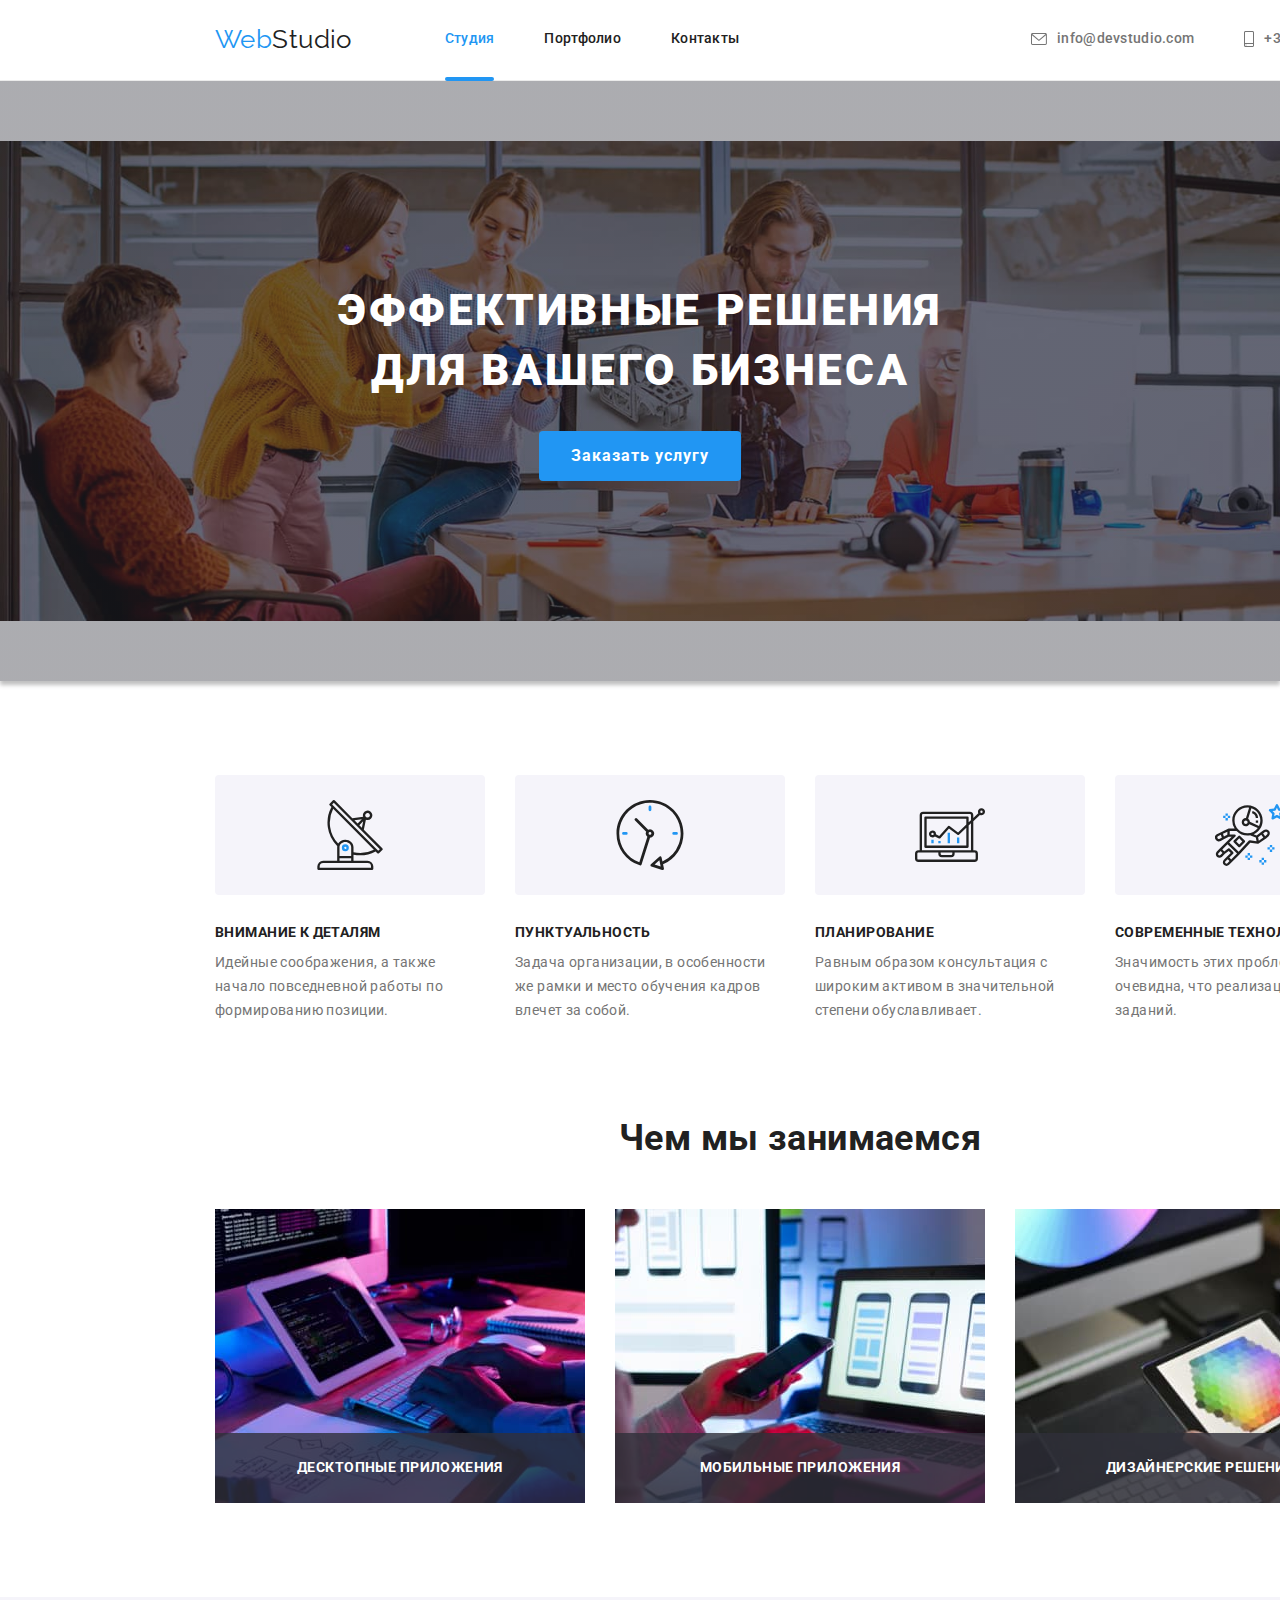
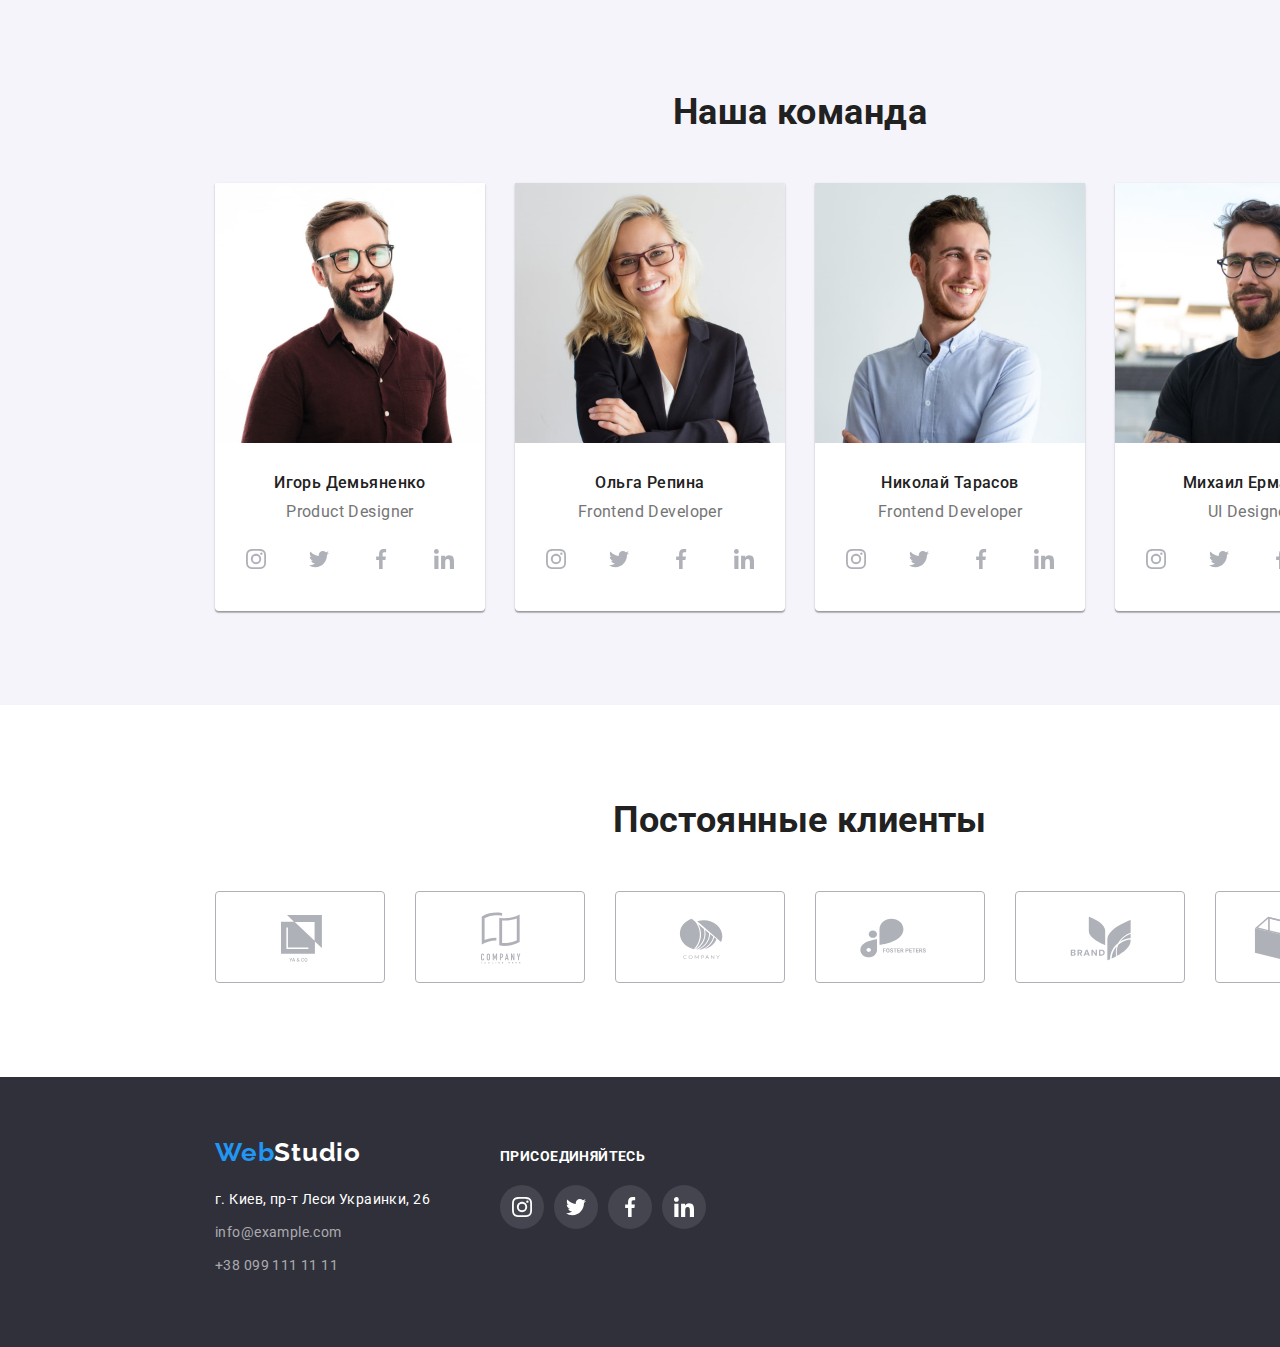
==== index.html @ 6b15dffc "4" ====
<!DOCTYPE html>
<html lang="ru">
<head>
    <meta charset="UTF-8">
    <meta http-equiv="X-UA-Compatible" content="IE=edge">
    <meta name="viewport" content="width=device-width, initial-scale=1.0">
    <title>Document</title>
    <link href="https://fonts.googleapis.com/css2?family=Raleway:wght@700&family=Roboto:wght@400;500;700;900&display=swap"
        rel="stylesheet">
    <link rel="stylesheet" href="https://cdnjs.cloudflare.com/ajax/libs/modern-normalize/1.1.0/modern-normalize.min.css">
    <link rel="stylesheet" href="./css/styles.css">
</head>

<body>

    <!-- Заголовок сайту -->
    
    <header class="nav">
        <div class="container">
            <nav class="main-nav">
                <a href="" class="logo-studio"><span class="logo-web">Web</span>Studio</a>
                <ul class="header-nav">
                    <li class="item">  
                        <a href="" class="link current">Студия</a>                       
                    </li>
                    <li class="item">
                        <a href="./portfolio.html">Портфолио</a>
                    </li>
                    <li class="item">
                        <a href="">Контакты</a>
                    </li>
                    
                </ul>
                <ul class="header-contacts">
                    <li class="item">
                        <a href="mailto:info@devstudio.com" class="header-nav-mail">
                            <svg width="16" height="12" class="icon-header">
                                <use href="./image/sprite.svg#icon-envelope"></use>
                            </svg>
                            info@devstudio.com
                        </a>
                    </li>
                    <li class="item">
                        <a href="tel:+380961111111" class="header-nav-tel">
                            <svg width="10" height="16" class="icon-header">
                                <use href="./image/sprite.svg#icon-smartphone"></use>
                            </svg>                                     
                            +38 096 111 11 11
                        </a>
                    </li>
                </ul>
            </nav>  
        </div>

    </header>
    
    <!-- Герой -->

    
    <main>
        <section class="section-overlay">
            <div class="container hero">
                <h1 class="hero-title">Эффективные решения <br> для вашего бизнеса</h1>
                <button class="button" data-modal-open>Заказать услугу</button>
            </div>
        </section>
        
        <section class="section-exception">
            <div class="container">
                <ul class="text-item">
                    <li class="item">
                        <div class="box-icon">
                            <svg class="icon" width="70" height="70">
                                <use href="./image/sprite.svg#icon-antenna"></use>
                            </svg>
                        </div>
                        <h3 class="title-text">Внимание к деталям</h3>
                        <p class="subtitle-text">Идейные соображения, а также начало повседневной работы по формированию позиции.</p>
                    </li>
                    <li class="item">
                        <div class="box-icon">
                            <svg class="icon" width="70" height="70">
                                <use href="./image/sprite.svg#icon-clock"></use>
                            </svg>
                        </div>
                        <h3 class="title-text">Пунктуальность</h3>
                        <p class="subtitle-text">Задача организации, в особенности же рамки и место обучения кадров влечет за собой.</p>
                    </li>
                    <li class="item">
                        <div class="box-icon">
                            <svg class="icon" width="70" height="70">
                                <use href="./image/sprite.svg#icon-diagram"></use>
                            </svg>
                        </div>
                        <h3 class="title-text">Планирование</h3>
                        <p class="subtitle-text">Равным образом консультация с широким активом в значительной степени обуславливает.</p>
                    </li>
                    <li class="item">
                        <div class="box-icon">
                            <svg class="icon" width="70" height="70">
                                <use href="./image/sprite.svg#icon-astronaut"></use>
                            </svg>
                        </div>
                        <h3 class="title-text">Современные технологии</h3>
                        <p class="subtitle-text">Значимость этих проблем настолько очевидна, что реализация плановых заданий.</p>
                    </li>
                </ul>
            </div>
        </section>
        
        <section class="section">
            <div class="container">
                <h2 class="section-title">Чем мы занимаемся</h2>
                <div>
                    <ul class="section-item">
                        
                        <li>    
                            <div class="image-position">                           
                                <img src="./image/box1(1).jpg" alt="Людина з ноутом" width="370">
                                <div class="thumb-position">
                                    <p class="title-position">Десктопные приложения</p>
                                </div>
                            </div>                      
                                                                                                           
                        </li>
                        
                        <li>
                            <div class="image-position">
                                <img src="./image/box2.jpg" alt="Людина з телефоном" width="370">
                                <div class="thumb-position">
                                    <p class="title-position">Мобильные приложения</p>
                                </div>
                            </div>
                                                      
                            
                            
                        </li>

                        <li>
                            <div class="image-position">
                                <img src="./image/img(1).jpg" alt="Людина з планшетом" width="370">
                                <div class="thumb-position">
                                    <p class="title-position">Дизайнерские решения</p>
                                </div>
                            </div>
                            
                            
                        </li>

                    </ul>
                </div>
                
            </div>
        </section>
        
        <section class="section-team">
            <div class="container">
                <h2 class="section-title">Наша команда</h2>
                <ul class="team-item">
                    <li class="item">
                        <img src="./image/1.jpg" alt="Игорь" width="270">
                        <h3 class="title-name">Игорь Демьяненко</h3>
                        <p class="subtitle-specialty">Product Designer</p>
                        <ul class="social-links">
                            <li>
                                <a href="" class="link">
                                    <svg width="20" height="20" class="icon">
                                        <use href="./image/sprite.svg#icon-instagram"></use>
                                    </svg>
                                </a>
                            </li>
                            <li>
                                <a href="" class="link">
                                    <svg width="20" height="20" class="icon">
                                        <use href="./image/sprite.svg#icon-twitter"></use>
                                    </svg>
                                </a>
                            </li>
                            <li>
                                <a href="" class="link">
                                    <svg width="20" height="20" class="icon">
                                        <use href="./image/sprite.svg#icon-facebook"></use>
                                    </svg>
                                </a>
                            </li>
                            <li>
                                <a href="" class="link">
                                    <svg width="20" height="20" class="icon">
                                        <use href="./image/sprite.svg#icon-linkedin"></use>
                                    </svg>
                                </a>
                            </li>
                        </ul>

                    </li>

                    <li class="item">
                        <img src="./image/2.jpg" alt="Ольга" width="270">
                        <h3 class="title-name">Ольга Репина</h3>
                        <p class="subtitle-specialty">Frontend Developer</p>
                        <ul class="social-links">
                            <li>
                                <a href="" class="link">
                                    <svg width="20" height="20" class="icon">
                                        <use href="./image/sprite.svg#icon-instagram"></use>
                                    </svg>
                                </a>
                            </li>
                            <li>
                                <a href="" class="link">
                                    <svg width="20" height="20" class="icon">
                                        <use href="./image/sprite.svg#icon-twitter"></use>
                                    </svg>
                                </a>
                            </li>
                            <li>
                                <a href="" class="link">
                                    <svg width="20" height="20" class="icon">
                                        <use href="./image/sprite.svg#icon-facebook"></use>
                                    </svg>
                                </a>
                            </li>
                            <li>
                                <a href="" class="link">
                                    <svg width="20" height="20" class="icon">
                                        <use href="./image/sprite.svg#icon-linkedin"></use>
                                    </svg>
                                </a>
                            </li>
                        </ul>
                        
                    </li>
            
                    <li class="item">
                        <img src="./image/3.jpg" alt="Николай" width="270">
                        <h3 class="title-name">Николай Тарасов</h3>
                        <p class="subtitle-specialty">Frontend Developer</p>
                        <ul class="social-links">
                            <li>
                                <a href="" class="link">
                                    <svg width="20" height="20" class="icon">
                                        <use href="./image/sprite.svg#icon-instagram"></use>
                                    </svg>
                                </a>
                            </li>
                            <li>
                                <a href="" class="link">
                                    <svg width="20" height="20" class="icon">
                                        <use href="./image/sprite.svg#icon-twitter"></use>
                                    </svg>
                                </a>
                            </li>
                            <li>
                                <a href="" class="link">
                                    <svg width="20" height="20" class="icon">
                                        <use href="./image/sprite.svg#icon-facebook"></use>
                                    </svg>
                                </a>
                            </li>
                            <li>
                                <a href="" class="link">
                                    <svg width="20" height="20" class="icon">
                                        <use href="./image/sprite.svg#icon-linkedin"></use>
                                    </svg>
                                </a>
                            </li>
                        </ul>
                        
                    </li>
                
                    <li class="item">
                        <img src="./image/4.jpg" alt="Михаил" width="270">
                        <h3 class="title-name">Михаил Ермаков</h3>
                        <p class="subtitle-specialty">UI Designer</p>
                         <ul class="social-links">
                            <li>
                                <a href="" class="link">
                                    <svg width="20" height="20" class="icon">
                                        <use href="./image/sprite.svg#icon-instagram"></use>
                                    </svg>
                                </a>
                            </li>
                            <li>
                                <a href="" class="link">
                                    <svg width="20" height="20" class="icon">
                                        <use href="./image/sprite.svg#icon-twitter"></use>
                                    </svg>
                                </a>
                            </li>
                            <li>
                                <a href="" class="link">
                                    <svg width="20" height="20" class="icon">
                                        <use href="./image/sprite.svg#icon-facebook"></use>
                                    </svg>
                                </a>
                            </li>
                            <li>
                                <a href="" class="link">
                                    <svg width="20" height="20" class="icon">
                                        <use href="./image/sprite.svg#icon-linkedin"></use>
                                    </svg>
                                </a>
                            </li>
                        </ul>
                        
                    </li>
                </ul>
            </div>
        </section>
        

        <section class="section">
            <div class="container">
                <h2 class="section-title">Постоянные клиенты</h2>
                <ul class="svg-list">
                    <li class="item">
                        <div class="section-icon">
                            <a href="" class="link">
                                <svg class="icon-group" width="41" height="47">
                                    <use href="./image/sprite.svg#icon-group1"></use>
                                </svg>
                            </a>
                        </div>                      
                    </li>
                    <li class="item">
                        <div class="section-icon">
                            <a href="" class="link">
                                <svg class="icon-group" width="40" height="52">
                                    <use href="./image/sprite.svg#icon-group2"></use>
                                </svg>
                            </a>
                        </div>                     
                    </li>
                    <li class="item">
                        <div class="section-icon">
                            <a href="" class="link">
                                <svg class="icon-group" width="44" height="41">
                                    <use href="./image/sprite.svg#icon-group3"></use>
                                </svg>
                            </a>
                        </div>
                       
                    </li>
                    <li class="item">
                        <div class="section-icon">
                            <a href="" class="link">
                                <svg class="icon-group" width="84" height="40">
                                    <use href="./image/sprite.svg#icon-group4"></use>
                                </svg>
                            </a>
                        </div>
                        
                    </li>
                    <li class="item">
                        <div class="section-icon">
                            <a href="" class="link">
                                <svg class="icon-group" width="62" height="45">
                                    <use href="./image/sprite.svg#icon-group5"></use>
                                </svg>
                            </a>
                        </div>
                        
                    </li>
                    <li class="item">
                        <div class="section-icon">
                            <a href="" class="link">
                                <svg class="icon-group" width="94" height="44">
                                    <use href="./image/sprite.svg#icon-group6"></use>
                                </svg>
                            </a>
                        </div>                      
                    </li>
                </ul>
            </div>
        </section>


    </main>
        
   

    <!-- Футер -->

    <footer class="footer-phone">
        <div class="general-footer">
            <div class="container-footer">
                <a href="" class="logo-studio-white"><span class="logo-web">Web</span>Studio</a>
                <address>
                    <p class="address-block">
                        <span class="city-address">г. Киев, пр-т Леси Украинки, 26</span>
                        <a href="maito:info@example.com" class="link">info@example.com</a>
                        <a href="tel:+380991111111" class="link">+38 099 111 11 11</a>
                    </p>
                </address>
            </div>
            
            <div class="container-join">
                <h3 class="join-title">ПРИСОЕДИНЯЙТЕСЬ</h3>
                <ul class="social-links-join">
                    <li class="item">
                        <a href="" class="link-join">
                            <svg width="20" height="20" class="icon">
                                <use href="./image/sprite.svg#icon-instagram"></use>
                            </svg>
                        </a>
                    </li>
                    <li class="item">
                        <a href="" class="link-join">
                            <svg width="20" height="20" class="icon">
                                <use href="./image/sprite.svg#icon-twitter"></use>
                            </svg>
                        </a>
                    </li>
                    <li class="item">
                        <a href="" class="link-join">
                            <svg width="20" height="20" class="icon">
                                <use href="./image/sprite.svg#icon-facebook"></use>
                            </svg>
                        </a>
                    </li>
                    <li class="item">
                        <a href="" class="link-join">
                            <svg width="20" height="20" class="icon">
                                <use href="./image/sprite.svg#icon-linkedin"></use>
                            </svg>
                        </a>
                    </li>
                </ul>
            </div>
        </div>
    
    </footer>



    <div class="backdrop is-hidden" data-modal>
        <div class="modal">
            
            
            <div class="button-thumb">
                <button class="button-close" data-modal-close>
                    <svg width="11px" height="11px">
                        <use href="./image/sprite.svg#icon-close"></use>
                    </svg>
                </button>
            </div> 
            
            <h3 class="title-form">Оставьте свои данные, мы вам перезвоним</h3>

            <form class="form js-speaker-form">

                <div class="form-field">
                    <label for="name">Имя</label>
                    <input type="text" name="name" id="name" placeholder="Имя">
                </div>
                
                <div class="form-field">
                    <label for="tel">Телефон</label>
                    <input type="tel" name="tel" id="tel" placeholder="Телефон">
                </div>
                
                <div class="form-field">
                    <label for="mail">Почта</label>
                    <input type="email" name="mail" id="mail" placeholder="Почта">
                </div>
                
                <div class="form-field">
                    <label for="comment">Комментарий</label>
                    <textarea class="comment" name="comment" id="comment" cols="0" rows="5" placeholder="Введите текст"></textarea>
                </div>
                               
                <div class="form-field">
                    <input type="checkbox" name="policy" id="policy">
                    <label for="policy">Соглашаюсь с рассылкой и принимаю Условия договора</label>
                </div>
                
                
                <div class="button-form">
                    <button type="submit">Отправить</button>
                </div>
                


            </form>
        </div>
    </div>

    <script src="./js/modal.js"></script>

    <script>
        (() => {
            document
                .querySelector('.js-speaker-form')
                .addEventListener('submit', e => {
                    e.preventDefault();

                    new FormData(e.currentTarget).forEach((value, name) =>
                        console.log(`${name}: ${value}`),
                    );

                    e.currentTarget.reset();
                });
        })();
    </script>

</body>
</html>
---- css/styles.css ----
:root{
    --primary-text-color:#FFFFFF;
    --title-text-color:#212121;
    --subtitle-text-color:#757575;
    --link-text-color:#2196F3;
    --transition-duration: 250ms;
    --transition-timing-function: cubic-bezier(0.4, 0, 0.2, 1);
}

ul{
    list-style: none;
}

.list {
    padding: 0;
    margin: 0;

    list-style: none;
}

body{
    font-family:'Roboto', sans-serif;
    font-size: 14px;
    line-height: 1.14;
    letter-spacing: 0.03em;

    color: var(--title-text-color);
}

h1,h2,h3,p,ul {
    margin: 0;
    padding: 0;
}


.container {
    width: 1200px;
    margin-left: auto;
    margin-right: auto;
    padding-left: 15px;
    padding-right: 15px;
}

.section {
    width: 1600px;
    margin-left: auto;
    margin-right: auto;
    padding-top: 94px;
    padding-bottom: 94px;
    /* outline: 2px solid tomato; */

}

img {
    display: block;
}

/* Хедер */

.header-nav{
    padding: 0;
    margin: 0;
    display: flex;
    margin-left: 93px;
    
}

.nav{
    width: 1600px;
    margin-left: auto;
    margin-right: auto;
    border-bottom: 1px solid #ECECEC;
    /* outline: 2px solid tomato; */

    background-color: var(--primary-text-color);
}


/* Колір логотипу */

.logo-web, .logo-studio{
    font-family: 'Raleway';
    font-size: 26px;
    line-height: 1.19;
    text-decoration: none;

    color: var(--link-text-color);
}

.logo-studio{
    color: var(--title-text-color);

    transition: color var(--transition-duration) var(--transition-timing-function);
}

.logo-studio:hover{
    color: var(--link-text-color);
}

/* Кольори ссилок хедера */


.main-nav{
    display: flex;
    align-items: center;
    padding-top: 24px;
    padding-bottom: 25px;
    
}

/* .header-nav .item:not(:last-child){
    margin-right: 50px;
} */

.header-nav .item + .item{
    margin-left: 50px;
}

.header-contacts{
    display: flex;
    margin-left: auto;
}

.header-contacts .item + .item{
    margin-left: 50px;
}

.header-nav a{
    text-decoration: none;
    font-weight: 500;
    letter-spacing: 0.02em;

    color: var(--title-text-color);

    transition: color var(--transition-duration) var(--transition-timing-function);
    
}

.header-nav a:hover, 
.header-nav a:focus{
    fill: #2196F3;
    color: var(--link-text-color);
}

.header-nav-mail{
    display: flex;
    align-items: center;
    text-decoration: none;
    font-weight: 500;
    letter-spacing: 0.02em;

    color: var(--subtitle-text-color);

    transition: color var(--transition-duration) var(--transition-timing-function);
}

.header-nav-mail:hover,
.header-nav-mail:focus {
    color: var(--link-text-color);
}


.header-nav-tel{
    display: flex;
    align-items: center;
    text-decoration: none;
    font-weight: 500;
    letter-spacing: 0.02em;

    color: var(--subtitle-text-color);

    transition: color var(--transition-duration) var(--transition-timing-function);
}

.header-nav-tel:hover,
.header-nav-tel:focus {
    color: var(--link-text-color);
}


.icon-header{
    fill: var(--subtitle-text-color);
    align-items: center;
    margin-right: 10px;

    transition: fill var(--transition-duration) var(--transition-timing-function);
}

/* .icon-header:hover{
    fill: var(--link-text-color);
} */

.header-nav-mail:hover .icon-header{
    fill: var(--link-text-color);
}

.header-nav-tel:hover .icon-header {
    fill: var(--link-text-color);
}


.header-nav .link.current{
    color: var(--link-text-color); 
   
}



.item{
    position: relative;
}


.current::after {
    content: "";
    display: flex;
    position: absolute;
    width: 100%;
    height: 4px;
    top: 46px;
    
    background: #2196F3;
    border-radius: 2px;

}




/* Герой */

.section-overlay{
    max-width: 1600px;
    height: 600px;
    margin-left: auto;
    margin-right: auto;
    padding-top: 200px;
    /* outline: 2px tomato solid; */

    background-image: linear-gradient( rgba(47, 48, 58, 0.4), rgba(47, 48, 58, 0.4)),
    url(../image/Img.jpg);

    background-size: contain;
    background-repeat: no-repeat;
    background-position: center;
    /* border: 1px solid #000000; */
    box-shadow: 0px 4px 4px rgba(0, 0, 0, 0.25);
}

.section-exception {
    width: 1600px;
    margin-left: auto;
    margin-right: auto;
    padding-top: 94px;
    /* outline: 2px solid tomato; */
}

.section-title{
    margin-bottom: 50px;

    font-weight: 700;
    font-size: 36px;
    line-height: 1.17;
    text-align: center;
}

.section-item{
    display: flex;
    justify-content:space-between;
}

.title-text{
    margin-bottom: 10px;

    font-size: 14px;
    font-weight: 700;
    text-transform: uppercase;
    
}

.subtitle-text{
    line-height: 1.71;    

    color: var(--subtitle-text-color);
}

.title-name{
    margin-bottom: 10px;
    margin-top: 30px;

    font-weight: 500;
    font-size: 16px;
    line-height: 1.19;
    text-align: center;
    
}

.text-item {
    display: flex;
    justify-content: space-between;

}

.text-item .item{
    display: block;
    max-width: 270px;
}

.item .box-icon{
    width: 270px;
    height: 120px;
    background-color: #F5F4FA;
    border-radius: 4px;
    margin-bottom: 30px;
}


.box-icon{
    display: flex;
    justify-content: center;
    align-items: center;
}

/* .icon-antenna::before{
    background-image: url(../image/antenna\ 1.svg);
} */

/* .icon-clock::before{
    background-image: url(../image/clock\ 1.svg);
} */

/* .icon-diagram::before{
    background-image: url(../image/diagram\ 1.svg);
} */

/* .icon-astronaut::before{
    background-image: url(../image/astronaut\ 1.svg);
} */

/* .text-item .item {
    max-width: 270px;

} */


.image-position {
    position: relative;

}

.thumb-position {
    position: absolute;

    display: flex;
    justify-content: center;
    align-items: center;
    width: 370px;
    height: 70px;
    background: rgba(47, 48, 58, 0.8);
    bottom: 0;

}

.title-position{
    
    font-family: 'Roboto';
    font-style: normal;
    font-weight: 700;
    font-size: 14px;
    line-height: 1.14;
    letter-spacing: 0.03em;
    text-transform: uppercase;

    color: var(--primary-text-color);

}





.team-item{
    display: flex;
    justify-content: space-between;
}

.team-item .item{
    border-radius: 0px 0px 4px 4px;
    box-shadow: 0px 1px 3px rgba(0, 0, 0, 0.12), 0px 1px 1px rgba(0, 0, 0, 0.14), 0px 2px 1px rgba(0, 0, 0, 0.2);

    background-color: var(--primary-text-color);
}

.section-team {
    width: 1600px;
    margin-left: auto;
    margin-right: auto;
    padding-top: 94px;
    padding-bottom: 94px;
    /* outline: 2px solid tomato; */

    background-color: #F5F4FA;

}

.hero {
    text-align: center;
    
}

.social-links{
    display: flex;
    margin-top: 16px;
    margin-bottom: 30px;
    justify-content: space-evenly;
}


.social-links .icon{
    fill: #AFB1B8;

    transition: fill var(--transition-duration) var(--transition-timing-function);
    
}

.link .icon:hover {
    fill: var(--primary-text-color);
    
}

.social-links .link{
    display: flex;
    justify-content: center;
    align-items: center;
    
    width: 44px;
    height: 44px;
    border-radius: 50%;
    background-color: var(--primary-text-color);

    transition: background-color var(--transition-duration) var(--transition-timing-function);
    
}

.social-links .link:hover{
    background-color: #2196F3;
}

.link:hover .icon{
    fill: var(--primary-text-color);
}


/* Колір головного заголовку(Ефективні...)*/

.hero-title {
    margin-bottom: 30px;

    font-weight: 900;
    font-size: 44px;
    line-height: 1.36;
    text-align: center;
    letter-spacing: 0.06em;
    text-transform: uppercase;
    text-align: center;

    color: var(--primary-text-color);
     
}


/* Колір заголовків посад команди */
.subtitle-specialty{

    font-size: 16px;
    line-height: 1.19;
    text-align: center;

    color: var(--subtitle-text-color);
}


/* Button */

.button{
    padding: 10px 32px 10px 32px;
    border-radius: 4px;
    border: 0;
    min-width: 200px;
    
    font-weight: 700;
    font-size: 16px;
    line-height: 1.88;
    letter-spacing: 0.06em;
    cursor: pointer;
    
    color: var(--primary-text-color);
    background-color: var(--link-text-color);
}



/* Нова секція */

.svg-list{
    display: flex;
}


.svg-list .section-icon{
    width: 170px;
    height: 92px;
    border: 1px solid #AFB1B8;
    border-radius: 4px;
}

.svg-list .item + .item{
    margin-left: 30px;
}

.section-icon .link{
    display: block;
    width: 170px;
    height: 92px;
}

.section-icon .link{
    display: flex;
    justify-content: center;
    align-items: center;
}


.icon-group{
    fill: #AFB1B8;

    transition: fill var(--transition-duration) var(--transition-timing-function);
}

.link:hover .icon-group {
    fill: #2196F3;
}

.section-icon:hover {
    border: 1px solid var(--link-text-color);

    transition: border var(--transition-duration) var(--transition-timing-function);
}


/* Футер */


.footer-phone{
    width: 1600px;
    margin-left: auto;
    margin-right: auto;

    background-color: #2F303A;
}

.general-footer {
    display: flex;
    width: 1200px;
    margin-left: auto;
    margin-right: auto;
    padding-left: 15px;
    padding-right: 15px;

}

.container-footer{
    padding-top: 60px;
    padding-bottom: 60px;
    

}

.container-join {
    display: block;
    padding-left: 70px;
    padding-top: 72px;

}

.join-title{
    margin-bottom: 20px;

    color: var(--primary-text-color);
    font-family: 'Roboto';
    font-weight: 700;
    font-size: 14px;
    line-height: 1.14
    letter-spacing: 0.03em;
    text-transform: uppercase;  
    
}

.link .icon{
    display: block;
    justify-content: center;
    align-items: center;
       
}

.link-join{
    display: flex;
    background-color: rgba(255, 255, 255, 0.1);
    width: 44px;
    height: 44px;
    border-radius: 50%;
    justify-content: center;
    align-items: center;

    transition: background-color var(--transition-duration) var(--transition-timing-function);
}

.link-join:hover{
    background: var(--link-text-color);
}


.social-links-join .item + .item{
    margin-left: 10px;
    
}

/* .social-links-join .item:not(:last-child){
    margin-right: 10px;
} */


.social-links-join .icon{
    fill: var(--primary-text-color);
    
}

.logo-studio-white{
    text-decoration: none;
    font-family: 'Raleway';
    font-weight: 700;
    font-size: 26px;
    line-height: 1.19;
    letter-spacing: 0.03em;

    color: #FFFFFF;
}

.city-address{
    display: block;
    margin-bottom: 9px;
    margin-top: 20px;

    font-style: normal;
    line-height: 1.71;
    letter-spacing: 0.03em;
    
    color: #FFFFFF;
}

.address-block .link{
    width:max-content;
}

.address-block .link{
    display: block;
    margin-bottom: 9px;

    font-style: normal;
    line-height: 1.7;
    letter-spacing: 0.03em;
    text-decoration: none;

    color: rgba(255, 255, 255, 0.6);


    transition: color var(--transition-duration) var(--transition-timing-function);
}

.address-block a:hover,
.address-block a:focus {
    color: var(--link-text-color);
}



.social-links-join{
    display: flex;
}


/* Портфоліо */

.button-portfolio{
    padding: 6px 22px 6px 22px;
    border-radius: 4px;
    border: 0;

    font-family: 'Roboto';
    font-style: normal;
    font-weight: 500;
    font-size: 16px;
    line-height: 1.63;
    text-align: center;
    letter-spacing: 0.03em;
    cursor: pointer;

    color: var(--title-text-color);
    background-color: #F5F4FA;


    transition: background-color var(--transition-duration) var(--transition-timing-function),
    color var(--transition-duration) var(--transition-timing-function),
    box-shadow var(--transition-duration) var(--transition-timing-function);
    
}

.button-portfolio:hover,
.button-portfolio:focus{
    color: var(--primary-text-color);
    background: var(--link-text-color);
    box-shadow: 0px 3px 1px rgba(0, 0, 0, 0.1), 0px 1px 2px rgba(0, 0, 0, 0.08), 0px 2px 2px rgba(0, 0, 0, 0.12);
}

.button-item{
    display:flex;
    justify-content: center;
    
}

.button-item .item + .item{
    margin-left: 8px;
    
}

.work-list .title{
    margin-top: 20px;
    margin-bottom: 4px;
    margin-left: 24px;
    display: inline-block;

    font-family: 'Roboto';
    font-style: normal;
    font-weight: 700;
    font-size: 18px;
    line-height: 2;
    letter-spacing: 0.06em;

    color: #212121;

}

.work-list .subtitle{
    font-family: 'Roboto';
    font-style: normal;
    font-weight: 400;
    font-size: 16px;
    line-height: 1.88;
    letter-spacing: 0.03em;
    color: #757575;
    margin-bottom: 20px;
    margin-left: 24px;

    
}

.work-list{
    margin-top: 50px;
    display: flex;
    flex-wrap: wrap;
    justify-content: space-between;
}

.border-card{
    border-bottom: 1px solid #EEEEEE;
    border-left: 1px solid #EEEEEE;
    border-right: 1px solid #EEEEEE;
    
}


.work-list li{
    margin-bottom: 30px;
    /* border: 1px solid #EEEEEE;
    justify-content: space-between; */
}

.work-list li:nth-last-child(-n + 3){
    margin-bottom: 0;
}

.work-link{
    display: block;
    text-decoration: none;

    transition: box-shadow var(--transition-duration) var(--transition-timing-function);

    
}

.work-link:hover{
    box-shadow: 0px 1px 1px rgba(0, 0, 0, 0.12), 0px 4px 4px rgba(0, 0, 0, 0.06), 1px 4px 6px rgba(0, 0, 0, 0.16);
}



/* Виїзд тексту */

.thumb{
    overflow: hidden;
    
    position: relative;

}

.subtitle-position{
    position: absolute;
    top: 0;
    right: 0;
    opacity: 1;
  

    font-family: 'Roboto';
    font-style: normal;
    font-weight: 400;
    font-size: 18px;
    line-height: 1.56;
    letter-spacing: 0.03em;


    color: var(--primary-text-color);
    background: rgba(33, 150, 243, 0.9);

    padding-top: 63px;
    padding-left: 24px;
    padding-bottom: 63px;
    padding-right: 24px;

    transform: translateY(100%);

    transition: transform var(--transition-duration) var(--transition-timing-function);
    

}

.work-link:hover .subtitle-position {
    opacity: 1;

    transform: translateY(0);
 
}


/* Модальне вікно */

.backdrop{
    position: fixed;
    top: 0;
    left: 0;
    width: 100%;
    height: 100%;
   
   
    background-color: rgba(0, 0, 0, 0.2);

    transition: opacity 1000ms cubic-bezier(0.4, 0, 0.2, 1);
}


.modal{
    position: absolute;
    width: 528px;
    height: 581px;
    background: #FFFFFF;
    box-shadow: 0px 1px 3px rgba(0, 0, 0, 0.12), 0px 1px 1px rgba(0, 0, 0, 0.14), 0px 2px 1px rgba(0, 0, 0, 0.2);
    border-radius: 4px;

    top: 50%;
    left: 50%;
    transform: translate(-50%, -50%) scale(1);

    transition: transform 750ms cubic-bezier(0.4, 0, 0.2, 1);

}


.backdrop.is-hidden .modal{
    transform: translate(-50%, -50%) scale(0);
}


.backdrop.is-hidden{
    opacity: 0;
    pointer-events: none;
}


.button-close{
    display: flex;
    justify-content: center;
    align-items: center;

    width: 30px;
    height: 30px;

    background-color: var(--primary-text-color);
    border: 1px solid rgba(0, 0, 0, 0.1);
    border-radius: 50%;
    cursor: pointer;

    transition: fill var(--transition-duration) var(--transition-timing-function);
    
}


.button-thumb{
    display: flex;
    justify-content: right;
    margin-top: 8px;
    margin-right: 8px;
}


.button-close:hover{
    fill: var(--link-text-color);

}


/* Форми */

form{
    /* width: 528px; */
    /* outline: 2px solid tomato; */
    /* margin-left: auto;
    margin-right: auto; */
    padding-top: 12px;
    padding-left: 40px;
    padding-right: 40px;
}

.form-field{
    /* outline: 2px solid blue; */
    margin-bottom: 10px;
    display: flex;
    flex-direction: column;
}


.form-field input{
    padding-left: 16px;
    padding-right: 16px;
    padding-top: 12px;
    padding-bottom: 12px;

    border: 1px solid rgba(33, 33, 33, 0.2);
    border-radius: 4px;
}

.form-field .comment{
    border: 1px solid rgba(33, 33, 33, 0.2);
    border-radius: 4px;

}

.form-field .comment::placeholder {
    /* font-family: 'Roboto'; */
    /* font-style: normal; */
    /* font-weight: 400; */
    font-size: 12px;
    line-height: 1.16;
    /* letter-spacing: 0.01em; */

    color: rgba(117, 117, 117, 0.5);
}

.form-field label{
    margin-bottom: 4px;

    /* font-family: 'Roboto';
    font-style: normal; */
    font-weight: 400;
    font-size: 12px;
    line-height: 1.16;
    letter-spacing: 0.01em;

    color: var(--subtitle-text-color);
}

textarea {
    resize: none;
    padding-left: 16px;
    padding-right: 16px;
    padding-top: 12px;
    padding-bottom: 12px;
}

.form-field input::placeholder{
    /* font-family: 'Roboto'; */
    /* font-style: normal; */
    /* font-weight: 400; */
    font-size: 12px;
    line-height: 1.16;
    /* letter-spacing: 0.01em; */

    color: rgba(117, 117, 117, 0.5);
}


.title-form{
    /* font-family: 'Roboto'; */
    /* font-style: normal; */
    font-weight: 700;
    font-size: 20px;
    line-height: 1.15;
    text-align: center;
    /* letter-spacing: 0.03em; */

    color: var(--title-text-color);

    margin-top: 2px;
}


.button-form{
    display: flex;
    justify-content: center;

    margin-top: 30px;

}

.button-form button{
    display: flex;
    width: 200px;
    height: 50px;
    justify-content: center;
    align-items: center;
    
}
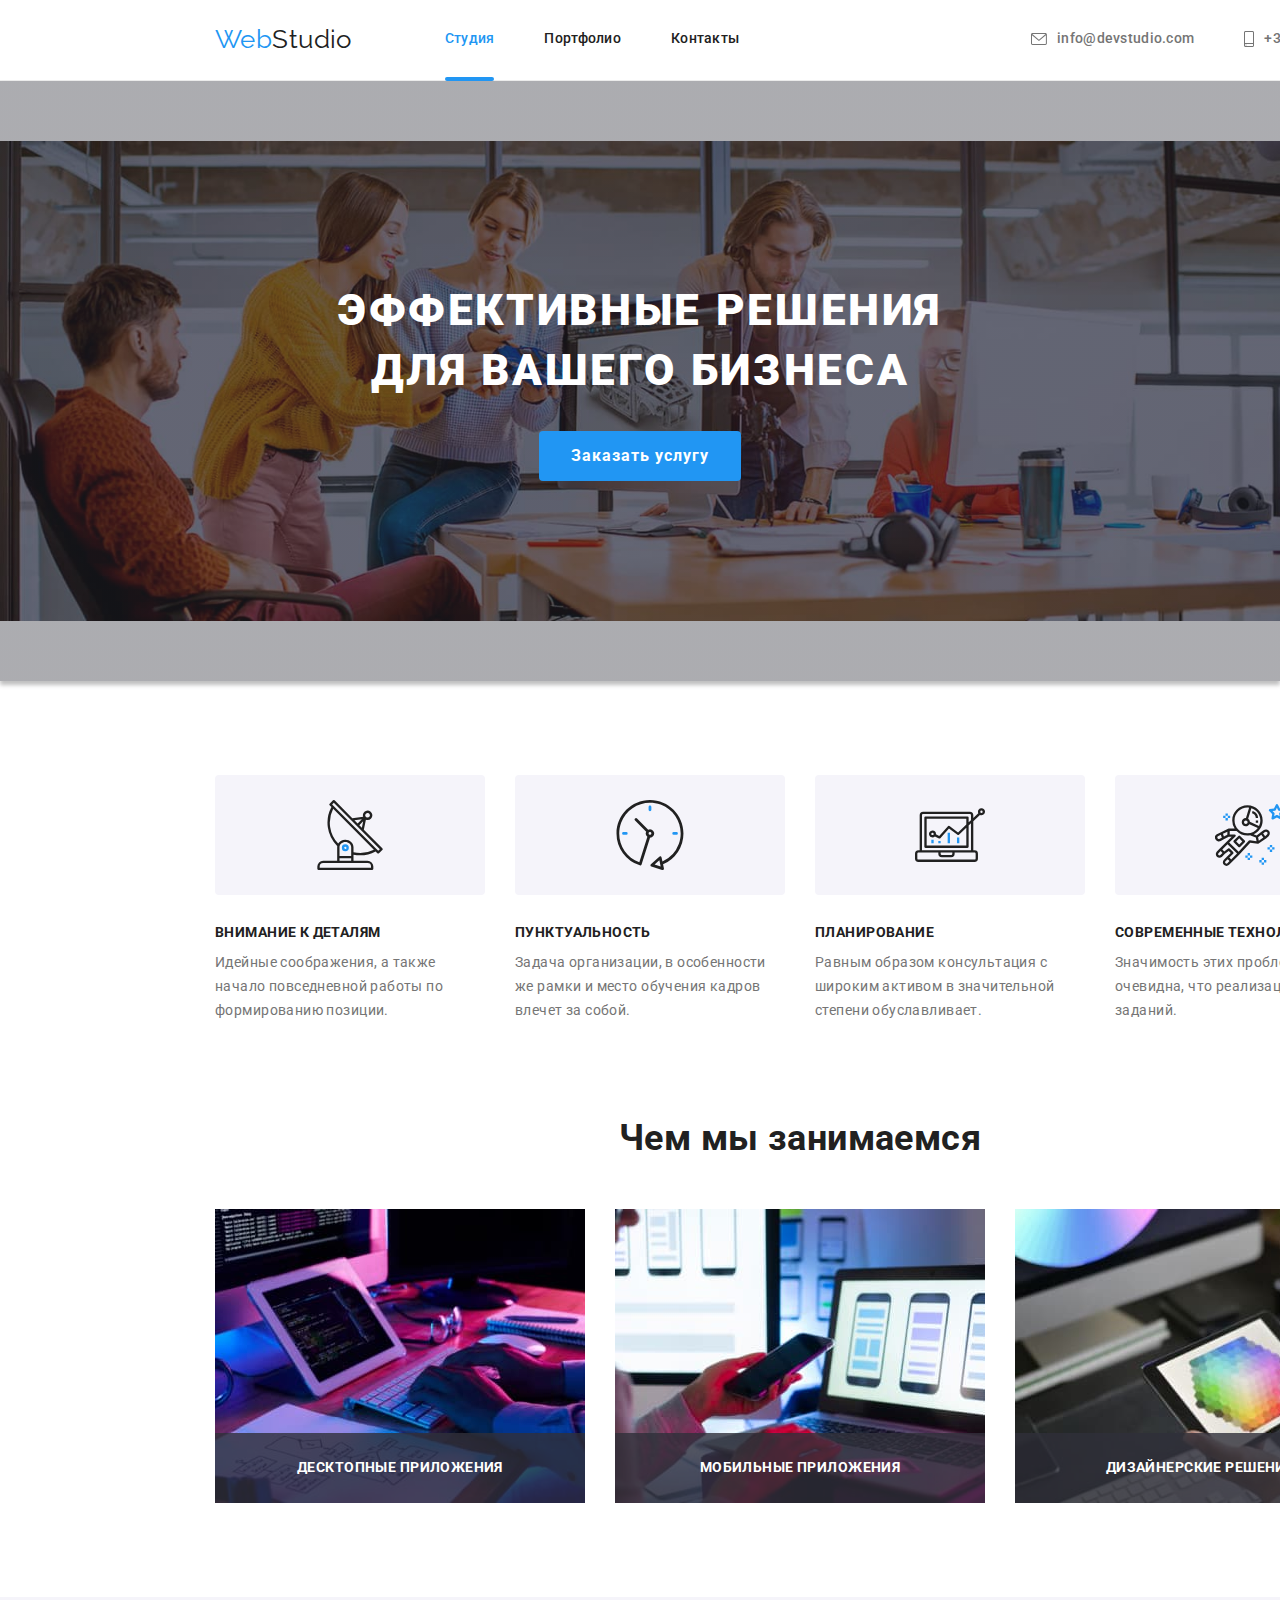
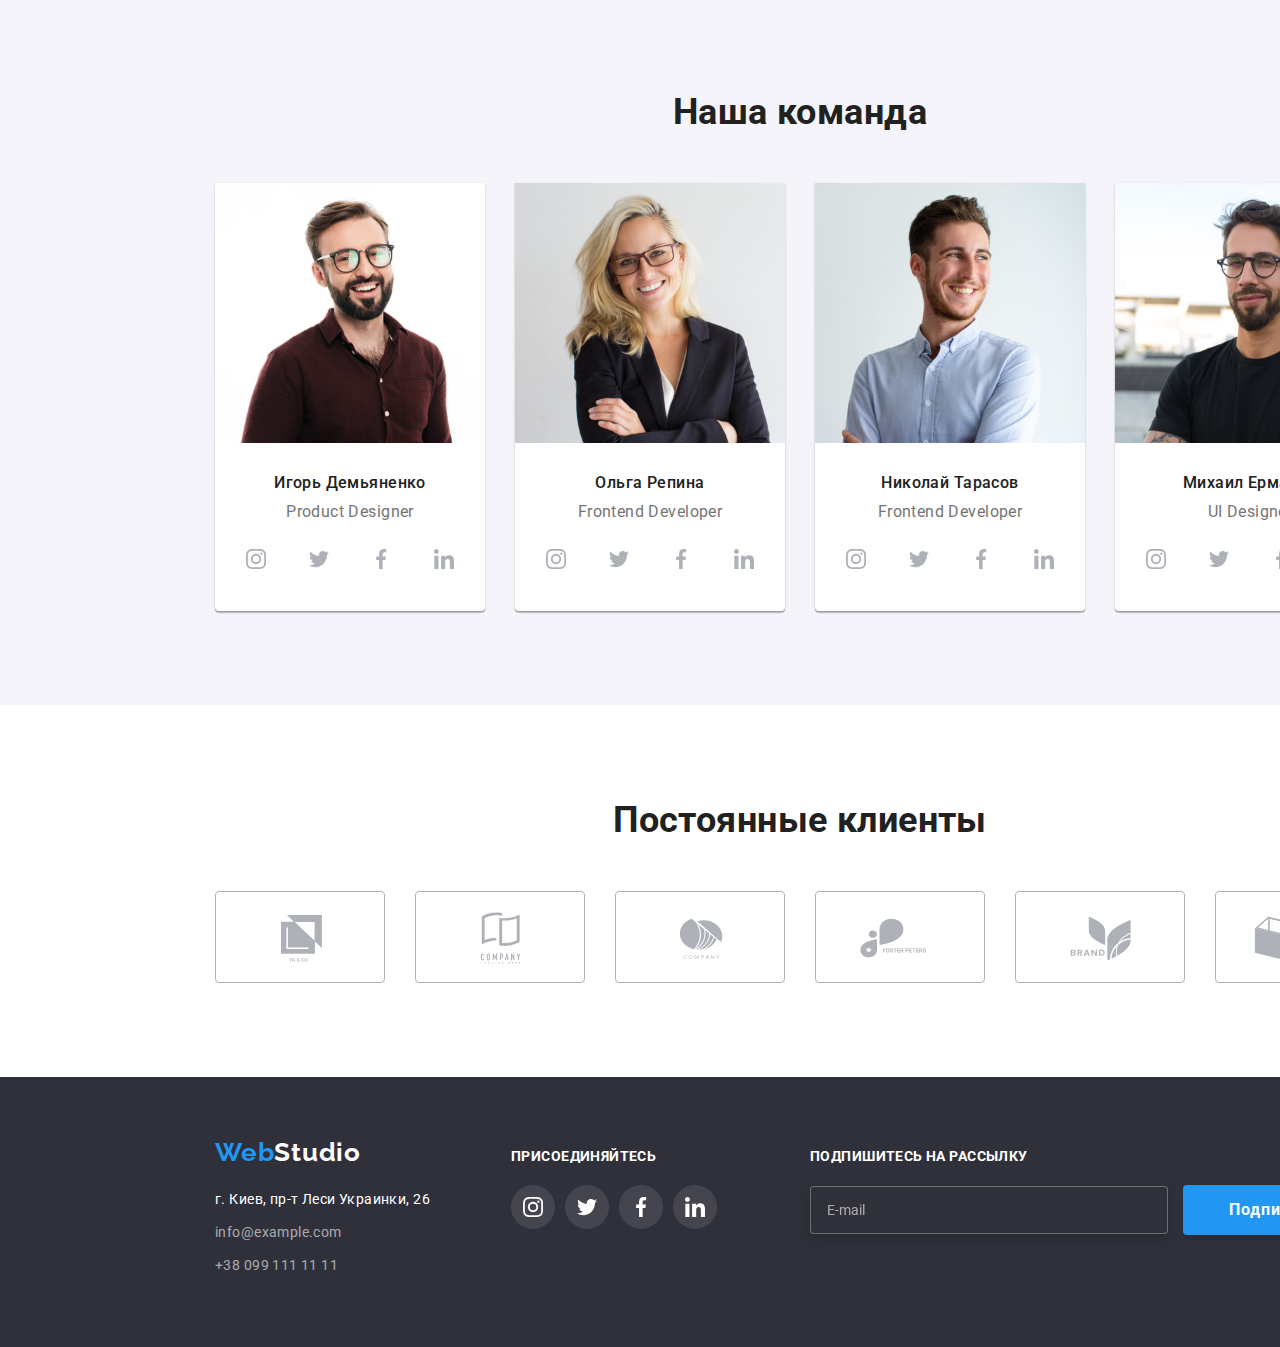
==== commit 27f41dce: "5" ====
--- a/index.html
+++ b/index.html
@@ -427,6 +427,21 @@
                     </li>
                 </ul>
             </div>
+
+            <div class="container-form">
+                <h3 class="form-title">Подпишитесь на рассылку</h3>
+                <form class="form-footer">                   
+                    <input type="email" name="mail" id="mail" placeholder="E-mail">     
+                    <!-- додати label -->
+                    <button type="submit">Подписаться</button>
+                                       
+                    
+                </form>
+                
+                
+
+            </div>
+
         </div>
     
     </footer>
@@ -447,7 +462,7 @@
             
             <h3 class="title-form">Оставьте свои данные, мы вам перезвоним</h3>
 
-            <form class="form js-speaker-form">
+            <form class="form-modal">
 
                 <div class="form-field">
                     <label for="name">Имя</label>
@@ -487,7 +502,7 @@
 
     <script src="./js/modal.js"></script>
 
-    <script>
+    <!-- <script>
         (() => {
             document
                 .querySelector('.js-speaker-form')
@@ -501,7 +516,7 @@
                     e.currentTarget.reset();
                 });
         })();
-    </script>
+    </script> -->
 
 </body>
 </html>
--- a/css/styles.css
+++ b/css/styles.css
@@ -578,12 +578,15 @@
 
 .container-join {
     display: block;
-    padding-left: 70px;
+    padding-left: 81px;
     padding-top: 72px;
 
 }
 
-.join-title{
+
+
+.join-title,
+.form-title{
     margin-bottom: 20px;
 
     color: var(--primary-text-color);
@@ -804,6 +807,7 @@
 
 
 
+
 /* Виїзд тексту */
 
 .thumb{
@@ -927,9 +931,9 @@
 }
 
 
-/* Форми */
-
-form{
+/* Форма до модального вікна  */
+
+.form-modal{
     /* width: 528px; */
     /* outline: 2px solid tomato; */
     /* margin-left: auto;
@@ -972,6 +976,7 @@
     /* letter-spacing: 0.01em; */
 
     color: rgba(117, 117, 117, 0.5);
+
 }
 
 .form-field label{
@@ -1036,5 +1041,83 @@
     height: 50px;
     justify-content: center;
     align-items: center;
-    
-}+
+    cursor: pointer;
+
+    background: var(--link-text-color);
+    box-shadow: 0px 4px 4px rgba(0, 0, 0, 0.15);
+    border: 0;
+    border-radius: 4px;
+    
+
+    /* font-family: 'Roboto';
+    font-style: normal; */
+    font-weight: 700;
+    font-size: 16px;
+    line-height: 1.88;
+    letter-spacing: 0.06em;
+
+    color: var(--primary-text-color);
+    
+}
+
+
+.form-link{
+    background-color: #2196F3;
+}
+
+
+/* Форма до футера */
+
+.container-form {
+    display: block;
+    padding-left: 93px;
+    padding-top: 72px;
+
+}
+
+.form-footer input{
+    
+    width: 358px;
+    padding-left: 16px;
+    padding-top: 15px;
+    padding-bottom: 15px;
+    padding-right: 16px;
+
+    background-color: #2F303A;
+
+    border: 1px solid rgba(255, 255, 255, 0.3);
+    filter: drop-shadow(0px 4px 4px rgba(0, 0, 0, 0.15));
+    border-radius: 4px;
+
+}
+
+
+.form-footer input::placeholder{
+    color: rgba(255, 255, 255, 0.6);
+}
+
+
+.form-footer button{
+    width: 200px;
+    height: 50px;
+
+    margin-left: 12px;
+
+    background: var(--link-text-color);
+    box-shadow: 0px 4px 4px rgba(0, 0, 0, 0.15);
+    border-radius: 4px;
+    border: 0;
+
+    /* font-family: 'Roboto'; */
+    /* font-style: normal; */
+    font-weight: 700;
+    font-size: 16px;
+    line-height: 1.88;
+    
+    letter-spacing: 0.06em;
+
+    color: var(--primary-text-color);
+
+    
+}
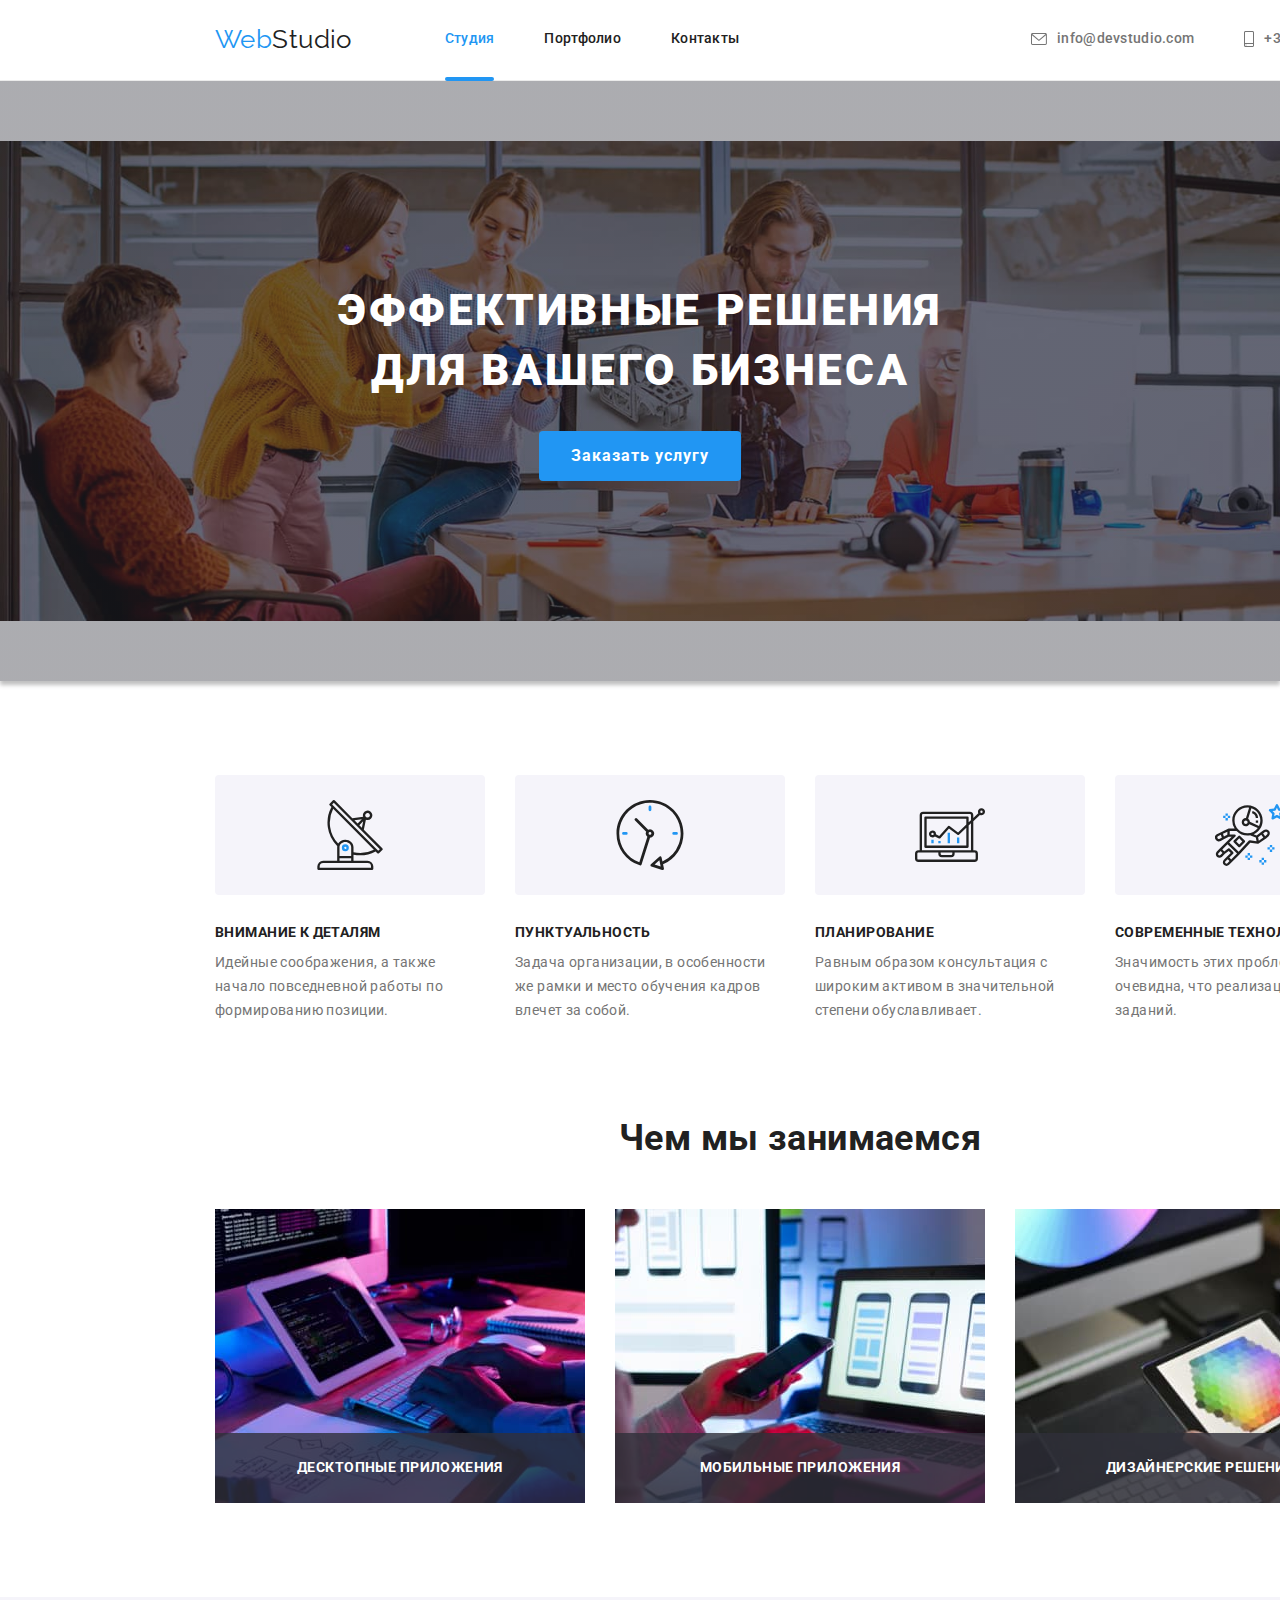
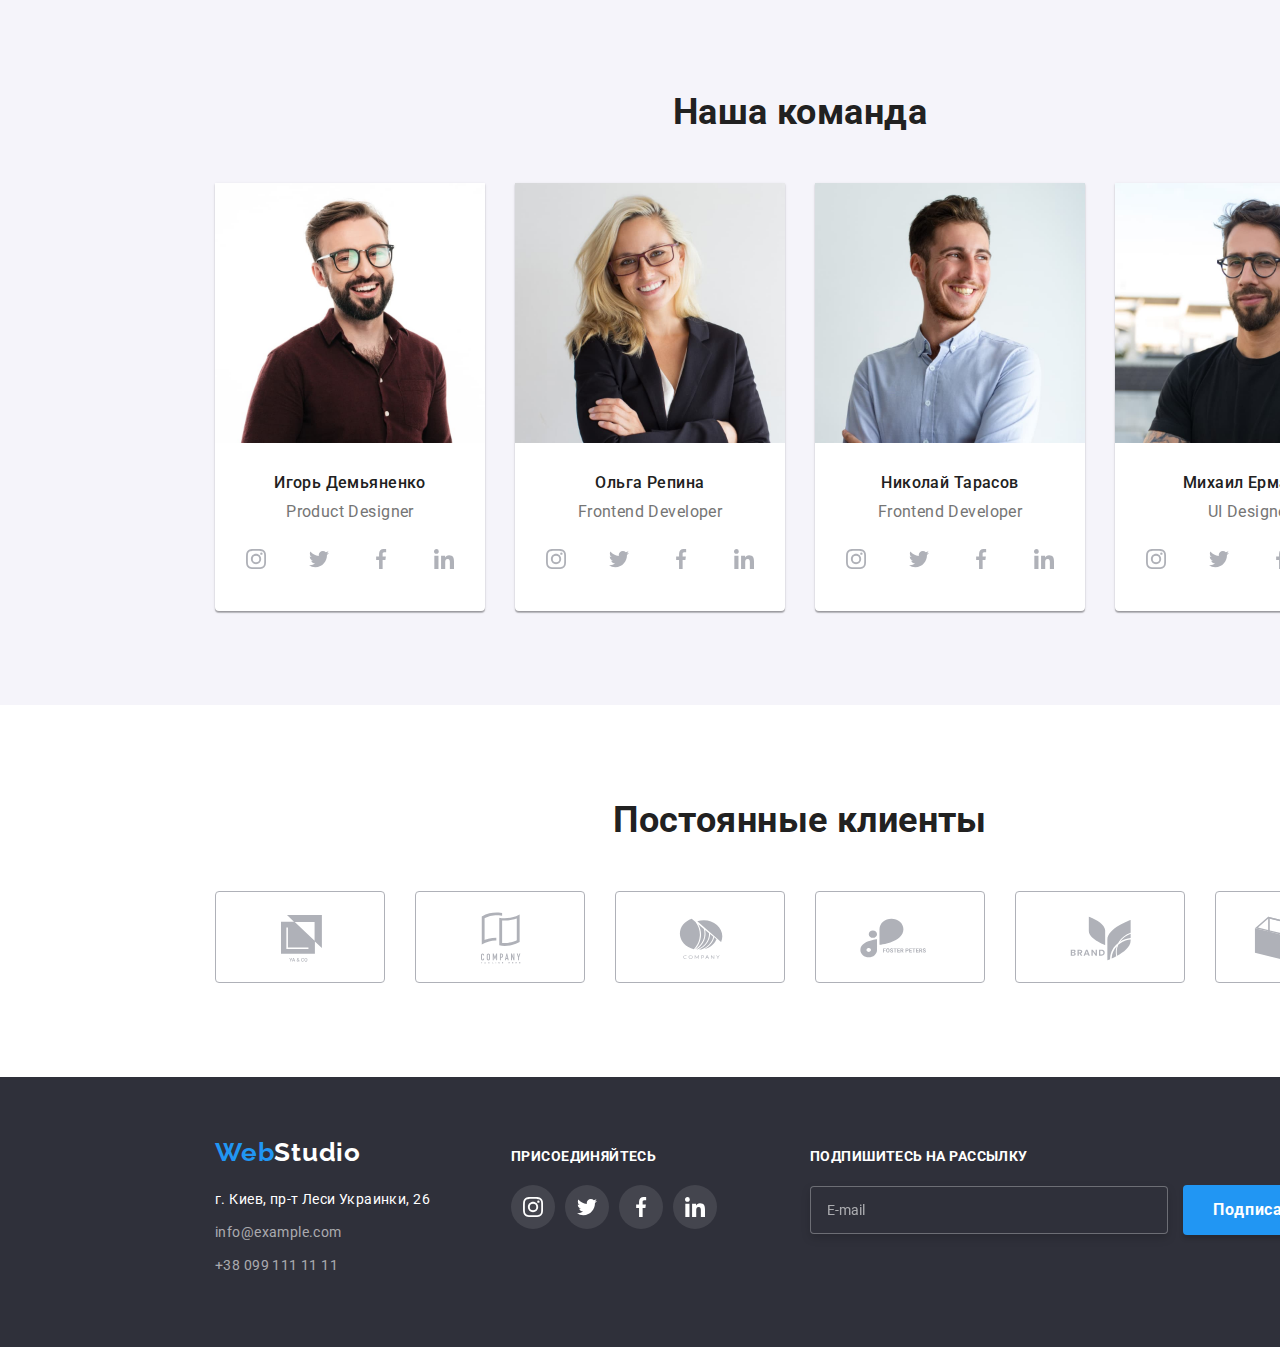
==== commit ef5b239a: "7" ====
--- a/index.html
+++ b/index.html
@@ -429,17 +429,23 @@
             </div>
 
             <div class="container-form">
-                <h3 class="form-title">Подпишитесь на рассылку</h3>
-                <form class="form-footer">                   
-                    <input type="email" name="mail" id="mail" placeholder="E-mail">     
-                    <!-- додати label -->
-                    <button type="submit">Подписаться</button>
-                                       
+                
+                <form class="form-footer"> 
+
+                    <label class="form-title" for="email">Подпишитесь на рассылку</label>                  
+                    <input type="email" name="email" id="email" placeholder="E-mail">     
                     
+
+                    <button type="submit">
+                        <svg class="icon" width="24px" height="24px">
+                            <use href="./image/sprite.svg#icon-icon-send"></use>
+                        </svg>
+                        Подписаться
+                    </button>
+
+                                                           
                 </form>
-                
-                
-
+                               
             </div>
 
         </div>
@@ -463,30 +469,39 @@
             <h3 class="title-form">Оставьте свои данные, мы вам перезвоним</h3>
 
             <form class="form-modal">
-
+                                               
+               <div class="form-field">                   
+                    <input type="text" name="name" id="name" placeholder=" ">
+                    <label class="name" for="name">Имя</label>
+                    <svg class="icon" width="18px" height="18px">
+                        <use href="./image/sprite.svg#icon-person-black"></use>
+                    </svg>
+                </div>
+                
+                <div class="form-field">                   
+                    <input type="tel" name="tel" id="tel" placeholder=" ">
+                    <label class="tel" for="tel">Телефон</label>
+                    <svg class="icon" width="18px" height="18px">
+                        <use href="./image/sprite.svg#icon-phone-black"></use>
+                    </svg>
+                </div>
+                
+                <div class="form-field">                   
+                    <input type="email" name="mail" id="mail" placeholder=" ">
+                    <label class="mail" for="mail">Почта</label>
+                    <svg class="icon" width="18px" height="18px">
+                        <use href="./image/sprite.svg#icon-email-black"></use>
+                    </svg>
+                </div>
+                
                 <div class="form-field">
-                    <label for="name">Имя</label>
-                    <input type="text" name="name" id="name" placeholder="Имя">
-                </div>
-                
-                <div class="form-field">
-                    <label for="tel">Телефон</label>
-                    <input type="tel" name="tel" id="tel" placeholder="Телефон">
-                </div>
-                
-                <div class="form-field">
-                    <label for="mail">Почта</label>
-                    <input type="email" name="mail" id="mail" placeholder="Почта">
-                </div>
-                
-                <div class="form-field">
-                    <label for="comment">Комментарий</label>
-                    <textarea class="comment" name="comment" id="comment" cols="0" rows="5" placeholder="Введите текст"></textarea>
+                    <label class="comment" for="comment">Комментарий</label>
+                    <textarea name="comment" id="comment" placeholder="Введите текст"></textarea>
                 </div>
                                
                 <div class="form-field">
                     <input type="checkbox" name="policy" id="policy">
-                    <label for="policy">Соглашаюсь с рассылкой и принимаю Условия договора</label>
+                    <label class="policy" for="policy">Соглашаюсь с рассылкой и принимаю <span><a href="" class="link-form"">Условия договора</a></span></label>
                 </div>
                 
                 
@@ -494,8 +509,6 @@
                     <button type="submit">Отправить</button>
                 </div>
                 
-
-
             </form>
         </div>
     </div>
--- a/css/styles.css
+++ b/css/styles.css
@@ -498,6 +498,10 @@
     background-color: var(--link-text-color);
 }
 
+.button:hover{
+    background-color: teal;
+}
+
 
 
 /* Нова секція */
@@ -585,8 +589,7 @@
 
 
 
-.join-title,
-.form-title{
+.join-title{
     margin-bottom: 20px;
 
     color: var(--primary-text-color);
@@ -930,6 +933,18 @@
 
 }
 
+.form-title{
+    display: block;
+    margin-bottom: 20px;
+    
+    color: var(--primary-text-color);
+    font-family: 'Roboto';
+    font-weight: 700;
+    font-size: 14px;
+    line-height: 1.14 letter-spacing: 0.03em;
+    text-transform: uppercase;
+}
+
 
 /* Форма до модального вікна  */
 
@@ -938,49 +953,38 @@
     /* outline: 2px solid tomato; */
     /* margin-left: auto;
     margin-right: auto; */
-    padding-top: 12px;
+    padding-top: 30px;
     padding-left: 40px;
     padding-right: 40px;
 }
 
-.form-field{
+.form-field:not(:last-child){
     /* outline: 2px solid blue; */
+    margin-bottom: 28px;
+    display: flex;
+    flex-direction: column;
+    position: relative;
+   
+}
+
+
+.form-field:nth-child(3){
     margin-bottom: 10px;
-    display: flex;
-    flex-direction: column;
-}
-
-
-.form-field input{
-    padding-left: 16px;
-    padding-right: 16px;
-    padding-top: 12px;
-    padding-bottom: 12px;
-
-    border: 1px solid rgba(33, 33, 33, 0.2);
-    border-radius: 4px;
-}
-
-.form-field .comment{
-    border: 1px solid rgba(33, 33, 33, 0.2);
-    border-radius: 4px;
-
-}
-
-.form-field .comment::placeholder {
-    /* font-family: 'Roboto'; */
-    /* font-style: normal; */
-    /* font-weight: 400; */
-    font-size: 12px;
-    line-height: 1.16;
-    /* letter-spacing: 0.01em; */
-
-    color: rgba(117, 117, 117, 0.5);
-
-}
-
-.form-field label{
-    margin-bottom: 4px;
+}
+
+.form-field:nth-child(4){
+    margin-bottom: 20px;
+}
+
+.form-field:nth-child(5) {
+    display: block;
+}
+
+.form-field .name,
+.form-field .tel,
+.form-field .mail{
+
+    /* margin-bottom: 4px; */
 
     /* font-family: 'Roboto';
     font-style: normal; */
@@ -990,25 +994,113 @@
     letter-spacing: 0.01em;
 
     color: var(--subtitle-text-color);
-}
-
-textarea {
+
+    position: absolute;
+    top: 50%;
+    left: 40px;
+    
+    transform: translateY(-50%);
+
+    transition: transform 250ms cubic-bezier(0.4, 0, 0.2, 1);
+
+    cursor: pointer;
+    
+}
+
+.form-field input:focus + label,
+.form-field input:not(:placeholder-shown) + label{
+    transform: translateY(-40px); 
+
+}
+
+
+.form-field .icon{
+    position: absolute;
+
+    top: 50%;
+    left: 12px;
+    
+    transform: translateY(-50%);
+
+    cursor: pointer;
+}
+
+
+.form-field:hover .icon{
+    fill: var(--link-text-color);
+}
+
+
+
+/* .form-field input ~ .icon{
+    background-color: blue;
+    border-radius: 2px;
+} */
+
+.form-field input{
+    padding-left: 40px;
+    padding-right: 16px;
+    padding-top: 12px;
+    padding-bottom: 12px;
+
+    /* margin-bottom: 28px; */
+
+    border: 1px solid rgba(33, 33, 33, 0.2);
+    border-radius: 4px;
+
+    cursor: pointer;
+}
+
+.form-field input:hover,
+.form-field input:focus{
+    border: 1px solid var(--link-text-color);
+    outline: var(--link-text-color);
+    
+}
+
+
+.form-field textarea{
+    border: 1px solid rgba(33, 33, 33, 0.2);
+    border-radius: 4px;
+
+}
+
+.form-field textarea:hover,
+.form-field textarea:focus {
+    border: 1px solid var(--link-text-color);
+    outline: var(--link-text-color);
+}
+
+.form-field .comment{
+    width: max-content;
+    font-size: 12px;
+    line-height: 14px;
+    letter-spacing: 0.01em;
+
+    color: var(--subtitle-text-color);
+    margin-bottom: 4px;
+}
+
+.form-field .policy{
+
+    font-size: 12px;
+    line-height: 14px;
+    letter-spacing: 0.01em;
+
+    color: var(--subtitle-text-color);
+
+}
+
+
+textarea{
     resize: none;
     padding-left: 16px;
     padding-right: 16px;
     padding-top: 12px;
     padding-bottom: 12px;
-}
-
-.form-field input::placeholder{
-    /* font-family: 'Roboto'; */
-    /* font-style: normal; */
-    /* font-weight: 400; */
-    font-size: 12px;
-    line-height: 1.16;
-    /* letter-spacing: 0.01em; */
-
-    color: rgba(117, 117, 117, 0.5);
+
+    width: 100%;
+    height: 120px;
 }
 
 
@@ -1061,6 +1153,10 @@
     
 }
 
+.button-form button:hover{
+    background-color: teal;
+}
+
 
 .form-link{
     background-color: #2196F3;
@@ -1069,7 +1165,7 @@
 
 /* Форма до футера */
 
-.container-form {
+.container-form {holder
     display: block;
     padding-left: 93px;
     padding-top: 72px;
@@ -1085,11 +1181,20 @@
     padding-right: 16px;
 
     background-color: #2F303A;
+    color: var(--primary-text-color);
 
     border: 1px solid rgba(255, 255, 255, 0.3);
     filter: drop-shadow(0px 4px 4px rgba(0, 0, 0, 0.15));
     border-radius: 4px;
-
+    cursor: pointer;
+    
+
+}
+
+.form-footer input:hover,
+.form-footer input:focus{
+    /* border: 1px solid rgba(255, 255, 255, 0.3); */
+    outline: rgba(255, 255, 255, 0.3);
 }
 
 
@@ -1103,8 +1208,12 @@
     height: 50px;
 
     margin-left: 12px;
-
-    background: var(--link-text-color);
+    padding-top: 10px;
+    padding-bottom: 10px;
+    padding-left: 29px;
+    padding-right: 62px;
+
+    background-color: var(--link-text-color);
     box-shadow: 0px 4px 4px rgba(0, 0, 0, 0.15);
     border-radius: 4px;
     border: 0;
@@ -1118,6 +1227,28 @@
     letter-spacing: 0.06em;
 
     color: var(--primary-text-color);
-
-    
-}
+    cursor: pointer;
+
+    position: relative;
+    transition: background-color var(--transition-duration) var(--transition-timing-function);
+    
+}
+
+.form-footer button:hover{
+    background-color: teal;
+}
+
+
+.link-form{
+    color: var(--link-text-color);
+}
+
+button .icon{
+    position: absolute;
+    right: 0;
+    top: 0;
+    transform: translateY(50%);
+    margin-right: 28px;
+    
+
+}